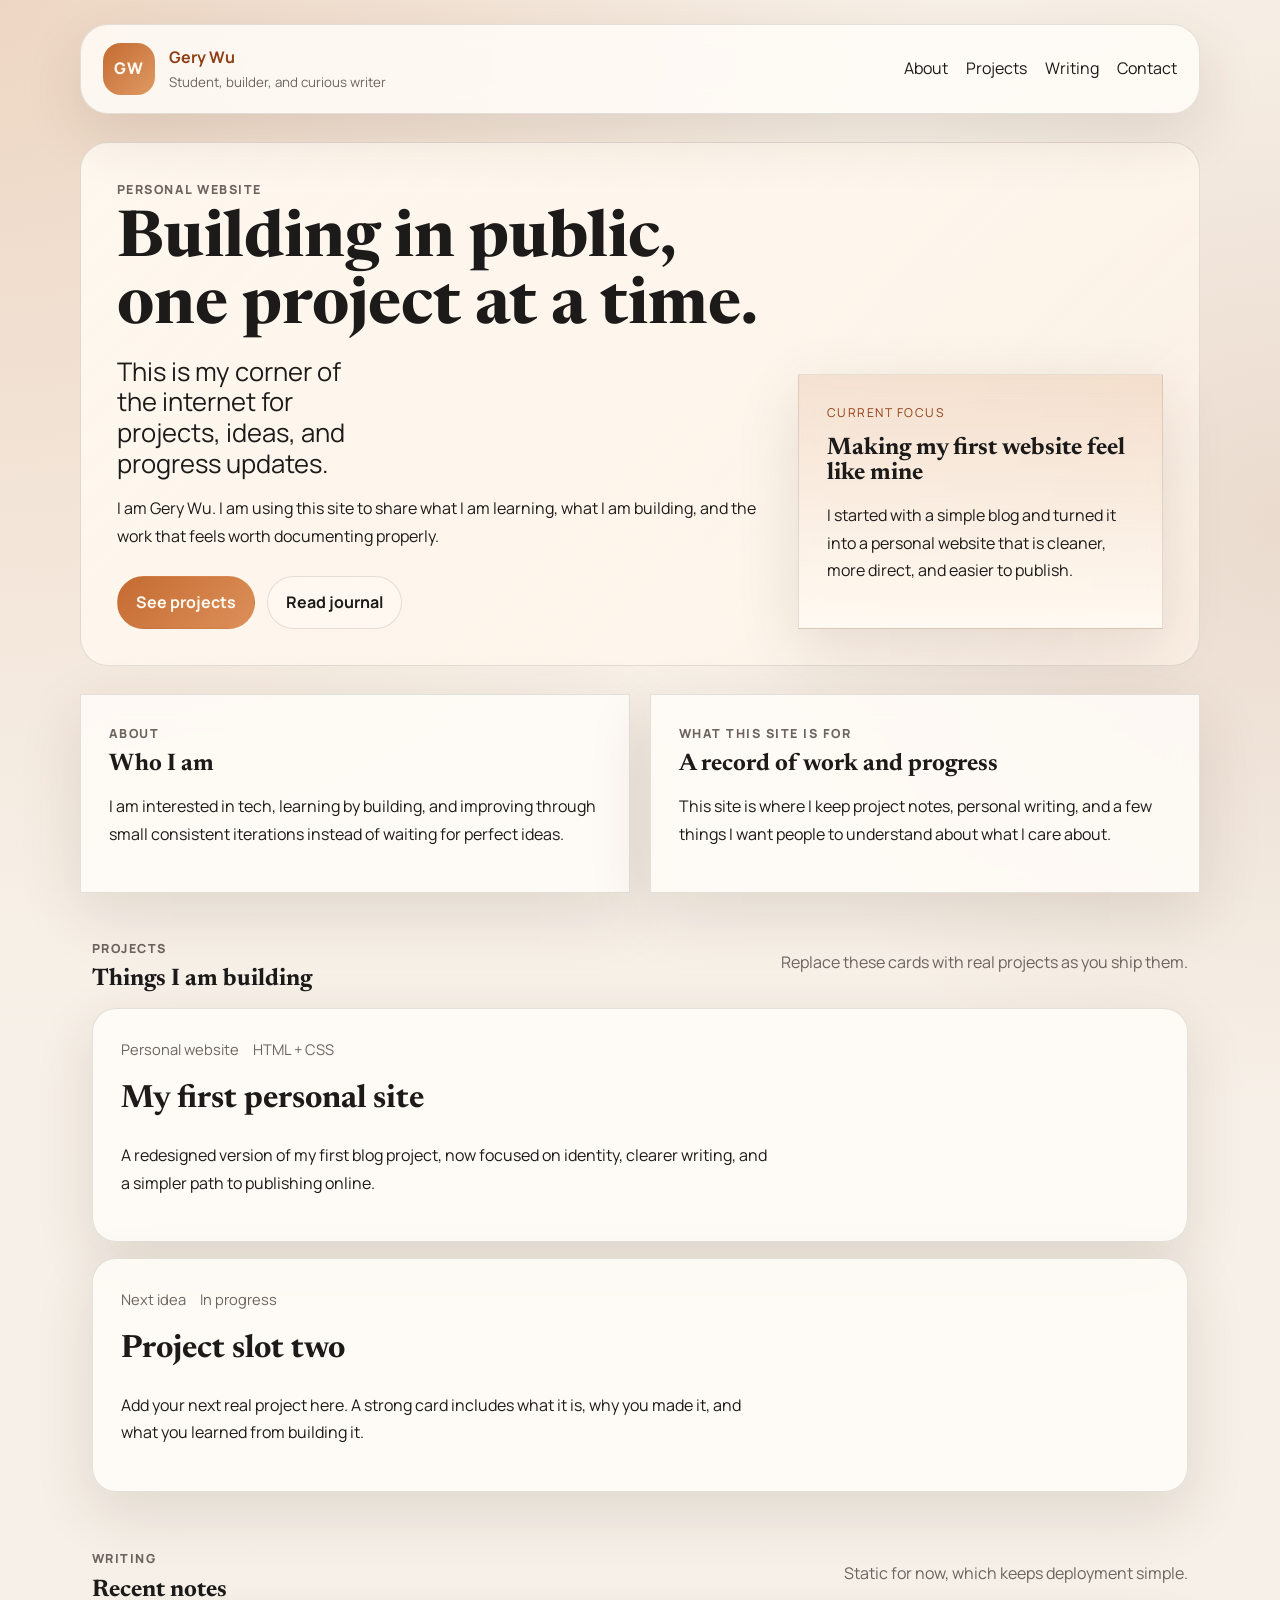
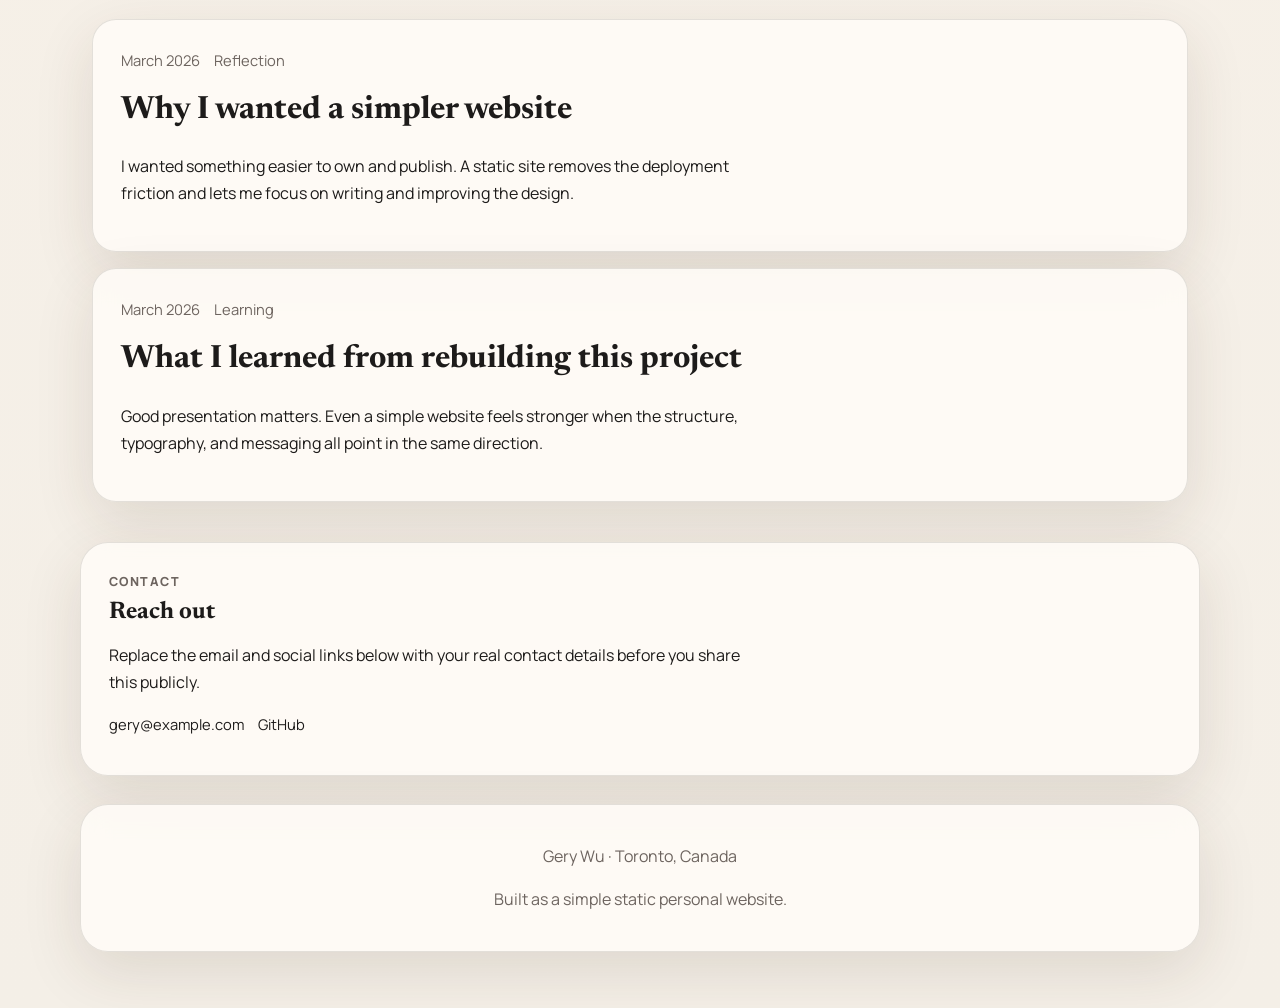
==== index.html @ 60ccc8dd "Convert repo to static personal website" ====
<!DOCTYPE html>
<html lang="en">
<head>
    <meta charset="utf-8">
    <meta name="viewport" content="width=device-width, initial-scale=1">
    <title>Gery Wu | Personal Website</title>
    <meta name="description" content="Gery Wu's personal website with writing, projects, and contact information.">
    <link rel="preconnect" href="https://fonts.googleapis.com">
    <link rel="preconnect" href="https://fonts.gstatic.com" crossorigin>
    <link href="https://fonts.googleapis.com/css2?family=Manrope:wght@400;500;700;800&family=Newsreader:opsz,wght@6..72,400;6..72,600;6..72,700&display=swap" rel="stylesheet">
    <link rel="stylesheet" href="styles.css">
</head>
<body>
    <div class="page-shell">
        <header class="site-header">
            <a class="site-brand" href="#top">
                <span class="site-brand-mark">GW</span>
                <span>
                    <strong>Gery Wu</strong>
                    <small>Student, builder, and curious writer</small>
                </span>
            </a>
            <nav class="site-nav" aria-label="Primary">
                <a href="#about">About</a>
                <a href="#projects">Projects</a>
                <a href="#writing">Writing</a>
                <a href="#contact">Contact</a>
            </nav>
        </header>

        <main class="page-content" id="top">
            <section class="hero">
                <div class="hero-copy">
                    <p class="eyebrow">Personal website</p>
                    <h1>Building in public, one project at a time.</h1>
                    <p class="hero-tagline">This is my corner of the internet for projects, ideas, and progress updates.</p>
                    <p class="hero-intro">
                        I am Gery Wu. I am using this site to share what I am learning, what I am building,
                        and the work that feels worth documenting properly.
                    </p>
                    <div class="hero-actions">
                        <a class="button button-primary" href="#projects">See projects</a>
                        <a class="button" href="#writing">Read journal</a>
                    </div>
                </div>
                <aside class="hero-card">
                    <p class="hero-card-label">Current focus</p>
                    <h2>Making my first website feel like mine</h2>
                    <p>
                        I started with a simple blog and turned it into a personal website that is cleaner,
                        more direct, and easier to publish.
                    </p>
                </aside>
            </section>

            <section class="info-grid" id="about">
                <article class="info-card">
                    <p class="eyebrow">About</p>
                    <h2>Who I am</h2>
                    <p>
                        I am interested in tech, learning by building, and improving through small consistent
                        iterations instead of waiting for perfect ideas.
                    </p>
                </article>
                <article class="info-card">
                    <p class="eyebrow">What this site is for</p>
                    <h2>A record of work and progress</h2>
                    <p>
                        This site is where I keep project notes, personal writing, and a few things I want
                        people to understand about what I care about.
                    </p>
                </article>
            </section>

            <section class="posts-section" id="projects">
                <div class="section-heading">
                    <div>
                        <p class="eyebrow">Projects</p>
                        <h2>Things I am building</h2>
                    </div>
                    <p class="section-copy">Replace these cards with real projects as you ship them.</p>
                </div>

                <article class="post-card">
                    <div class="post-meta">
                        <span>Personal website</span>
                        <span>HTML + CSS</span>
                    </div>
                    <h3>My first personal site</h3>
                    <p>
                        A redesigned version of my first blog project, now focused on identity, clearer writing,
                        and a simpler path to publishing online.
                    </p>
                </article>

                <article class="post-card">
                    <div class="post-meta">
                        <span>Next idea</span>
                        <span>In progress</span>
                    </div>
                    <h3>Project slot two</h3>
                    <p>
                        Add your next real project here. A strong card includes what it is, why you made it,
                        and what you learned from building it.
                    </p>
                </article>
            </section>

            <section class="posts-section" id="writing">
                <div class="section-heading">
                    <div>
                        <p class="eyebrow">Writing</p>
                        <h2>Recent notes</h2>
                    </div>
                    <p class="section-copy">Static for now, which keeps deployment simple.</p>
                </div>

                <article class="post-card">
                    <div class="post-meta">
                        <span>March 2026</span>
                        <span>Reflection</span>
                    </div>
                    <h3>Why I wanted a simpler website</h3>
                    <p>
                        I wanted something easier to own and publish. A static site removes the deployment
                        friction and lets me focus on writing and improving the design.
                    </p>
                </article>

                <article class="post-card">
                    <div class="post-meta">
                        <span>March 2026</span>
                        <span>Learning</span>
                    </div>
                    <h3>What I learned from rebuilding this project</h3>
                    <p>
                        Good presentation matters. Even a simple website feels stronger when the structure,
                        typography, and messaging all point in the same direction.
                    </p>
                </article>
            </section>

            <section class="contact-card" id="contact">
                <p class="eyebrow">Contact</p>
                <h2>Reach out</h2>
                <p>
                    Replace the email and social links below with your real contact details before you share
                    this publicly.
                </p>
                <div class="contact-links">
                    <a class="text-link" href="mailto:gery@example.com">gery@example.com</a>
                    <a class="text-link" href="https://github.com/Gerywu">GitHub</a>
                </div>
            </section>
        </main>

        <footer class="site-footer">
            <p>Gery Wu · Toronto, Canada</p>
            <p>Built as a simple static personal website.</p>
        </footer>
    </div>
</body>
</html>
---- styles.css ----
:root {
    --surface: rgba(255, 252, 247, 0.86);
    --surface-strong: #fffaf2;
    --text: #1d1b1a;
    --muted: #6d645f;
    --line: rgba(37, 27, 17, 0.12);
    --accent: #c46b31;
    --accent-deep: #8f3f15;
    --shadow: 0 20px 60px rgba(62, 39, 21, 0.12);
}

* {
    box-sizing: border-box;
}

html {
    scroll-behavior: smooth;
}

body {
    margin: 0;
    color: var(--text);
    background:
        radial-gradient(circle at top left, rgba(196, 107, 49, 0.2), transparent 32%),
        radial-gradient(circle at right 20%, rgba(143, 63, 21, 0.12), transparent 24%),
        linear-gradient(180deg, #f8f1e8 0%, #f4efe7 100%);
    font-family: "Manrope", sans-serif;
    line-height: 1.7;
}

a {
    color: inherit;
}

.page-shell {
    width: min(1120px, calc(100% - 32px));
    margin: 0 auto;
    padding: 24px 0 56px;
}

.site-header,
.site-footer,
.hero-card,
.info-card,
.post-card,
.contact-card {
    backdrop-filter: blur(14px);
    background: var(--surface);
    border: 1px solid var(--line);
    box-shadow: var(--shadow);
}

.site-header,
.site-footer,
.hero,
.info-grid,
.posts-section,
.contact-card {
    border-radius: 28px;
}

.site-header {
    display: flex;
    align-items: center;
    justify-content: space-between;
    gap: 24px;
    padding: 18px 22px;
    margin-bottom: 28px;
}

.site-brand {
    display: flex;
    align-items: center;
    gap: 14px;
    text-decoration: none;
}

.site-brand strong,
.site-nav a:hover,
.post-card h3:hover,
.text-link:hover {
    color: var(--accent-deep);
}

.site-brand small,
.site-footer,
.eyebrow,
.post-meta,
.section-copy {
    color: var(--muted);
}

.site-brand span {
    display: flex;
    flex-direction: column;
}

.site-brand-mark {
    display: inline-flex;
    align-items: center;
    justify-content: center;
    width: 52px;
    height: 52px;
    border-radius: 18px;
    background: linear-gradient(135deg, var(--accent) 0%, #df9a64 100%);
    color: #fffaf2;
    font-weight: 800;
    letter-spacing: 0.08em;
}

.site-nav {
    display: flex;
    align-items: center;
    gap: 18px;
    flex-wrap: wrap;
}

.site-nav a,
.text-link {
    text-decoration: none;
}

.page-content {
    display: grid;
    gap: 28px;
}

.hero {
    display: grid;
    grid-template-columns: minmax(0, 1.8fr) minmax(280px, 1fr);
    gap: 24px;
    padding: 36px;
    background: linear-gradient(135deg, rgba(255, 250, 242, 0.9), rgba(255, 244, 233, 0.76));
    border: 1px solid var(--line);
}

.hero h1,
.section-heading h2,
.contact-card h2,
.hero-card h2,
.info-card h2 {
    margin: 0;
    font-family: "Newsreader", serif;
    line-height: 1.05;
}

.hero h1 {
    font-size: clamp(3rem, 5vw, 5.2rem);
}

.hero-tagline {
    max-width: 16ch;
    margin: 14px 0;
    font-size: clamp(1.45rem, 2vw, 2rem);
    line-height: 1.2;
}

.hero-intro,
.info-card p,
.post-card p,
.contact-card p {
    max-width: 65ch;
}

.hero-actions {
    display: flex;
    flex-wrap: wrap;
    gap: 12px;
    margin-top: 26px;
}

.hero-card,
.info-card,
.post-card,
.contact-card {
    padding: 28px;
}

.hero-card {
    align-self: end;
    background: linear-gradient(180deg, rgba(196, 107, 49, 0.14), rgba(255, 250, 242, 0.92));
}

.hero-card-label {
    margin-top: 0;
    text-transform: uppercase;
    letter-spacing: 0.12em;
    font-size: 0.76rem;
    color: var(--accent-deep);
}

.info-grid {
    display: grid;
    grid-template-columns: repeat(2, minmax(0, 1fr));
    gap: 20px;
}

.section-heading {
    display: flex;
    align-items: end;
    justify-content: space-between;
    gap: 18px;
    margin-bottom: 16px;
}

.posts-section {
    padding: 12px;
    border-radius: 28px;
}

.post-card {
    border-radius: 24px;
    margin-bottom: 16px;
}

.post-card:last-child {
    margin-bottom: 0;
}

.post-meta,
.contact-links {
    display: flex;
    flex-wrap: wrap;
    gap: 14px;
    margin-bottom: 10px;
    font-size: 0.92rem;
}

.post-card h3 {
    margin: 0 0 12px;
    font-family: "Newsreader", serif;
    font-size: 2rem;
}

.button {
    display: inline-flex;
    align-items: center;
    justify-content: center;
    padding: 12px 18px;
    border-radius: 999px;
    border: 1px solid var(--line);
    background: rgba(255, 250, 242, 0.7);
    text-decoration: none;
    color: var(--text);
    font-weight: 700;
    transition: transform 160ms ease, background-color 160ms ease, color 160ms ease;
}

.button:hover {
    transform: translateY(-1px);
}

.button-primary {
    background: linear-gradient(135deg, var(--accent) 0%, #dd905a 100%);
    border-color: transparent;
    color: #fffaf2;
}

.eyebrow {
    margin: 0 0 8px;
    text-transform: uppercase;
    letter-spacing: 0.12em;
    font-size: 0.78rem;
    font-weight: 800;
}

.site-footer {
    margin-top: 28px;
    padding: 22px 24px;
    text-align: center;
}

@media (max-width: 900px) {
    .hero,
    .info-grid {
        grid-template-columns: 1fr;
    }

    .section-heading,
    .site-header {
        align-items: start;
        flex-direction: column;
    }
}

@media (max-width: 640px) {
    .page-shell {
        width: min(100% - 20px, 1120px);
        padding-top: 10px;
    }

    .hero,
    .contact-card {
        padding: 22px;
    }

    .hero h1 {
        font-size: 2.6rem;
    }

    .post-card h3 {
        font-size: 1.6rem;
    }
}
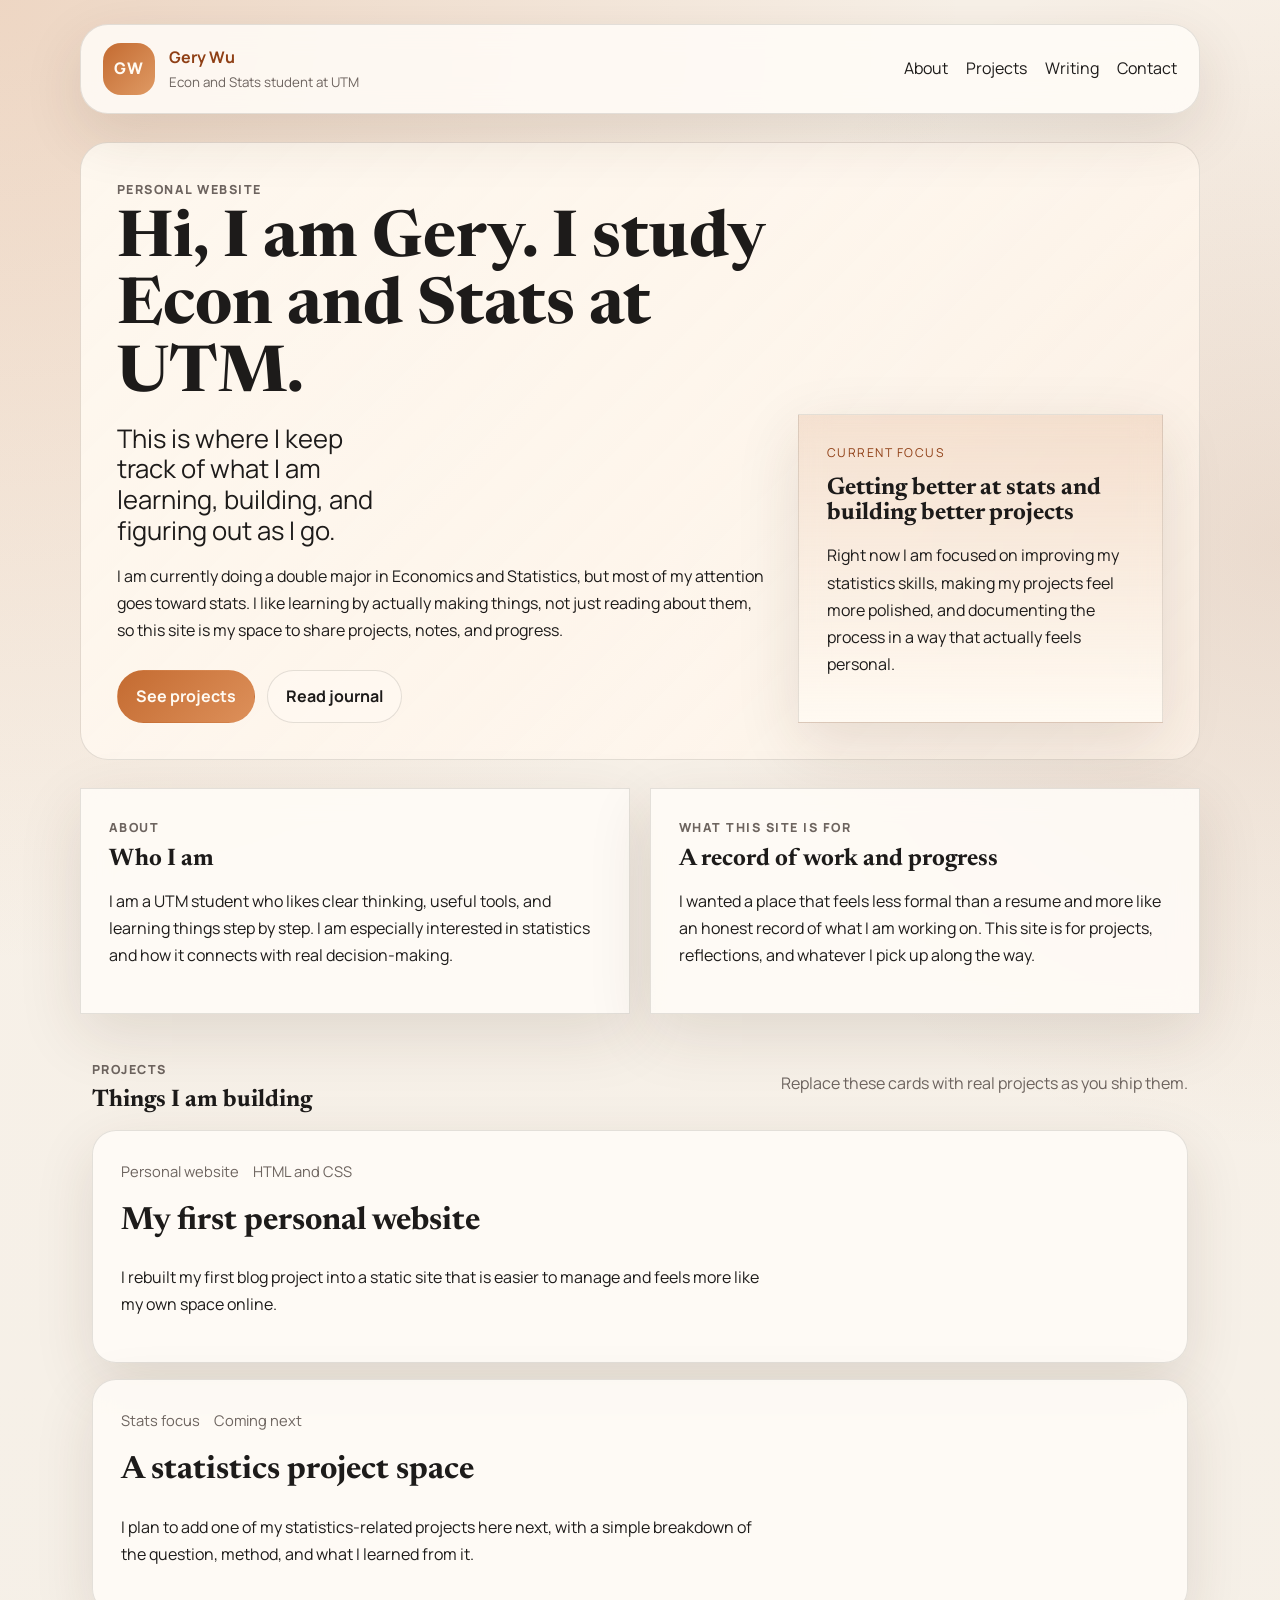
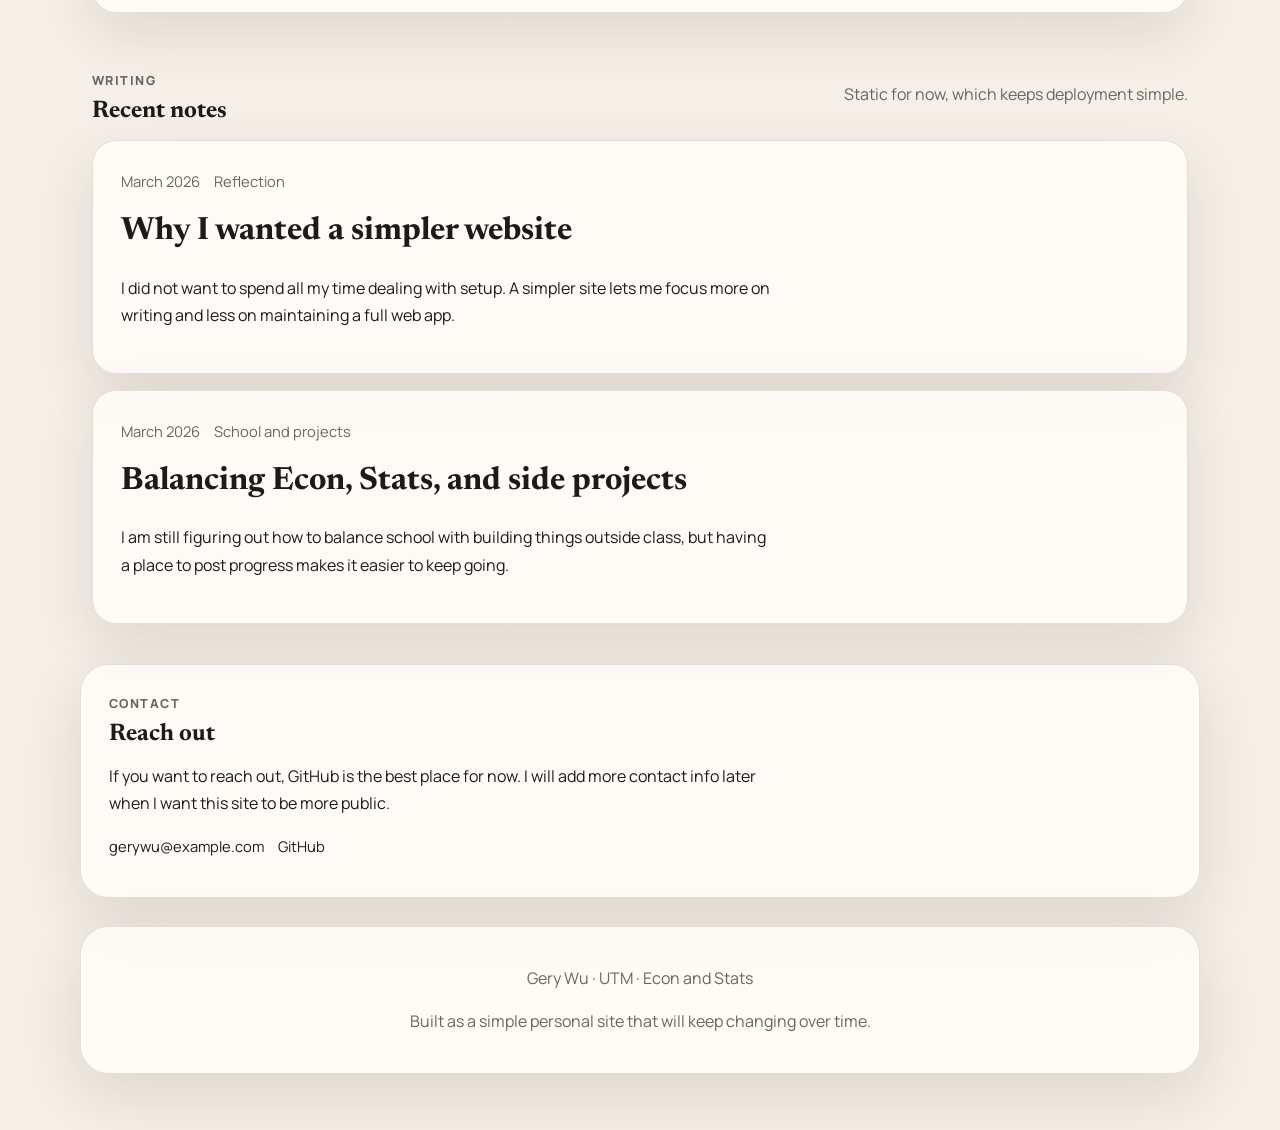
==== commit 5cea30b4: "Personalize homepage copy" ====
--- a/index.html
+++ b/index.html
@@ -17,7 +17,7 @@
                 <span class="site-brand-mark">GW</span>
                 <span>
                     <strong>Gery Wu</strong>
-                    <small>Student, builder, and curious writer</small>
+                    <small>Econ and Stats student at UTM</small>
                 </span>
             </a>
             <nav class="site-nav" aria-label="Primary">
@@ -32,11 +32,12 @@
             <section class="hero">
                 <div class="hero-copy">
                     <p class="eyebrow">Personal website</p>
-                    <h1>Building in public, one project at a time.</h1>
-                    <p class="hero-tagline">This is my corner of the internet for projects, ideas, and progress updates.</p>
+                    <h1>Hi, I am Gery. I study Econ and Stats at UTM.</h1>
+                    <p class="hero-tagline">This is where I keep track of what I am learning, building, and figuring out as I go.</p>
                     <p class="hero-intro">
-                        I am Gery Wu. I am using this site to share what I am learning, what I am building,
-                        and the work that feels worth documenting properly.
+                        I am currently doing a double major in Economics and Statistics, but most of my
+                        attention goes toward stats. I like learning by actually making things, not just
+                        reading about them, so this site is my space to share projects, notes, and progress.
                     </p>
                     <div class="hero-actions">
                         <a class="button button-primary" href="#projects">See projects</a>
@@ -45,10 +46,10 @@
                 </div>
                 <aside class="hero-card">
                     <p class="hero-card-label">Current focus</p>
-                    <h2>Making my first website feel like mine</h2>
+                    <h2>Getting better at stats and building better projects</h2>
                     <p>
-                        I started with a simple blog and turned it into a personal website that is cleaner,
-                        more direct, and easier to publish.
+                        Right now I am focused on improving my statistics skills, making my projects feel
+                        more polished, and documenting the process in a way that actually feels personal.
                     </p>
                 </aside>
             </section>
@@ -58,16 +59,18 @@
                     <p class="eyebrow">About</p>
                     <h2>Who I am</h2>
                     <p>
-                        I am interested in tech, learning by building, and improving through small consistent
-                        iterations instead of waiting for perfect ideas.
+                        I am a UTM student who likes clear thinking, useful tools, and learning things step
+                        by step. I am especially interested in statistics and how it connects with real
+                        decision-making.
                     </p>
                 </article>
                 <article class="info-card">
                     <p class="eyebrow">What this site is for</p>
                     <h2>A record of work and progress</h2>
                     <p>
-                        This site is where I keep project notes, personal writing, and a few things I want
-                        people to understand about what I care about.
+                        I wanted a place that feels less formal than a resume and more like an honest record
+                        of what I am working on. This site is for projects, reflections, and whatever I pick
+                        up along the way.
                     </p>
                 </article>
             </section>
@@ -84,24 +87,24 @@
                 <article class="post-card">
                     <div class="post-meta">
                         <span>Personal website</span>
-                        <span>HTML + CSS</span>
+                        <span>HTML and CSS</span>
                     </div>
-                    <h3>My first personal site</h3>
+                    <h3>My first personal website</h3>
                     <p>
-                        A redesigned version of my first blog project, now focused on identity, clearer writing,
-                        and a simpler path to publishing online.
+                        I rebuilt my first blog project into a static site that is easier to manage and feels
+                        more like my own space online.
                     </p>
                 </article>
 
                 <article class="post-card">
                     <div class="post-meta">
-                        <span>Next idea</span>
-                        <span>In progress</span>
+                        <span>Stats focus</span>
+                        <span>Coming next</span>
                     </div>
-                    <h3>Project slot two</h3>
+                    <h3>A statistics project space</h3>
                     <p>
-                        Add your next real project here. A strong card includes what it is, why you made it,
-                        and what you learned from building it.
+                        I plan to add one of my statistics-related projects here next, with a simple breakdown
+                        of the question, method, and what I learned from it.
                     </p>
                 </article>
             </section>
@@ -122,20 +125,20 @@
                     </div>
                     <h3>Why I wanted a simpler website</h3>
                     <p>
-                        I wanted something easier to own and publish. A static site removes the deployment
-                        friction and lets me focus on writing and improving the design.
+                        I did not want to spend all my time dealing with setup. A simpler site lets me focus
+                        more on writing and less on maintaining a full web app.
                     </p>
                 </article>
 
                 <article class="post-card">
                     <div class="post-meta">
                         <span>March 2026</span>
-                        <span>Learning</span>
+                        <span>School and projects</span>
                     </div>
-                    <h3>What I learned from rebuilding this project</h3>
+                    <h3>Balancing Econ, Stats, and side projects</h3>
                     <p>
-                        Good presentation matters. Even a simple website feels stronger when the structure,
-                        typography, and messaging all point in the same direction.
+                        I am still figuring out how to balance school with building things outside class, but
+                        having a place to post progress makes it easier to keep going.
                     </p>
                 </article>
             </section>
@@ -144,19 +147,19 @@
                 <p class="eyebrow">Contact</p>
                 <h2>Reach out</h2>
                 <p>
-                    Replace the email and social links below with your real contact details before you share
-                    this publicly.
+                    If you want to reach out, GitHub is the best place for now. I will add more contact info
+                    later when I want this site to be more public.
                 </p>
                 <div class="contact-links">
-                    <a class="text-link" href="mailto:gery@example.com">gery@example.com</a>
+                    <a class="text-link" href="mailto:gerywu@example.com">gerywu@example.com</a>
                     <a class="text-link" href="https://github.com/Gerywu">GitHub</a>
                 </div>
             </section>
         </main>
 
         <footer class="site-footer">
-            <p>Gery Wu · Toronto, Canada</p>
-            <p>Built as a simple static personal website.</p>
+            <p>Gery Wu · UTM · Econ and Stats</p>
+            <p>Built as a simple personal site that will keep changing over time.</p>
         </footer>
     </div>
 </body>
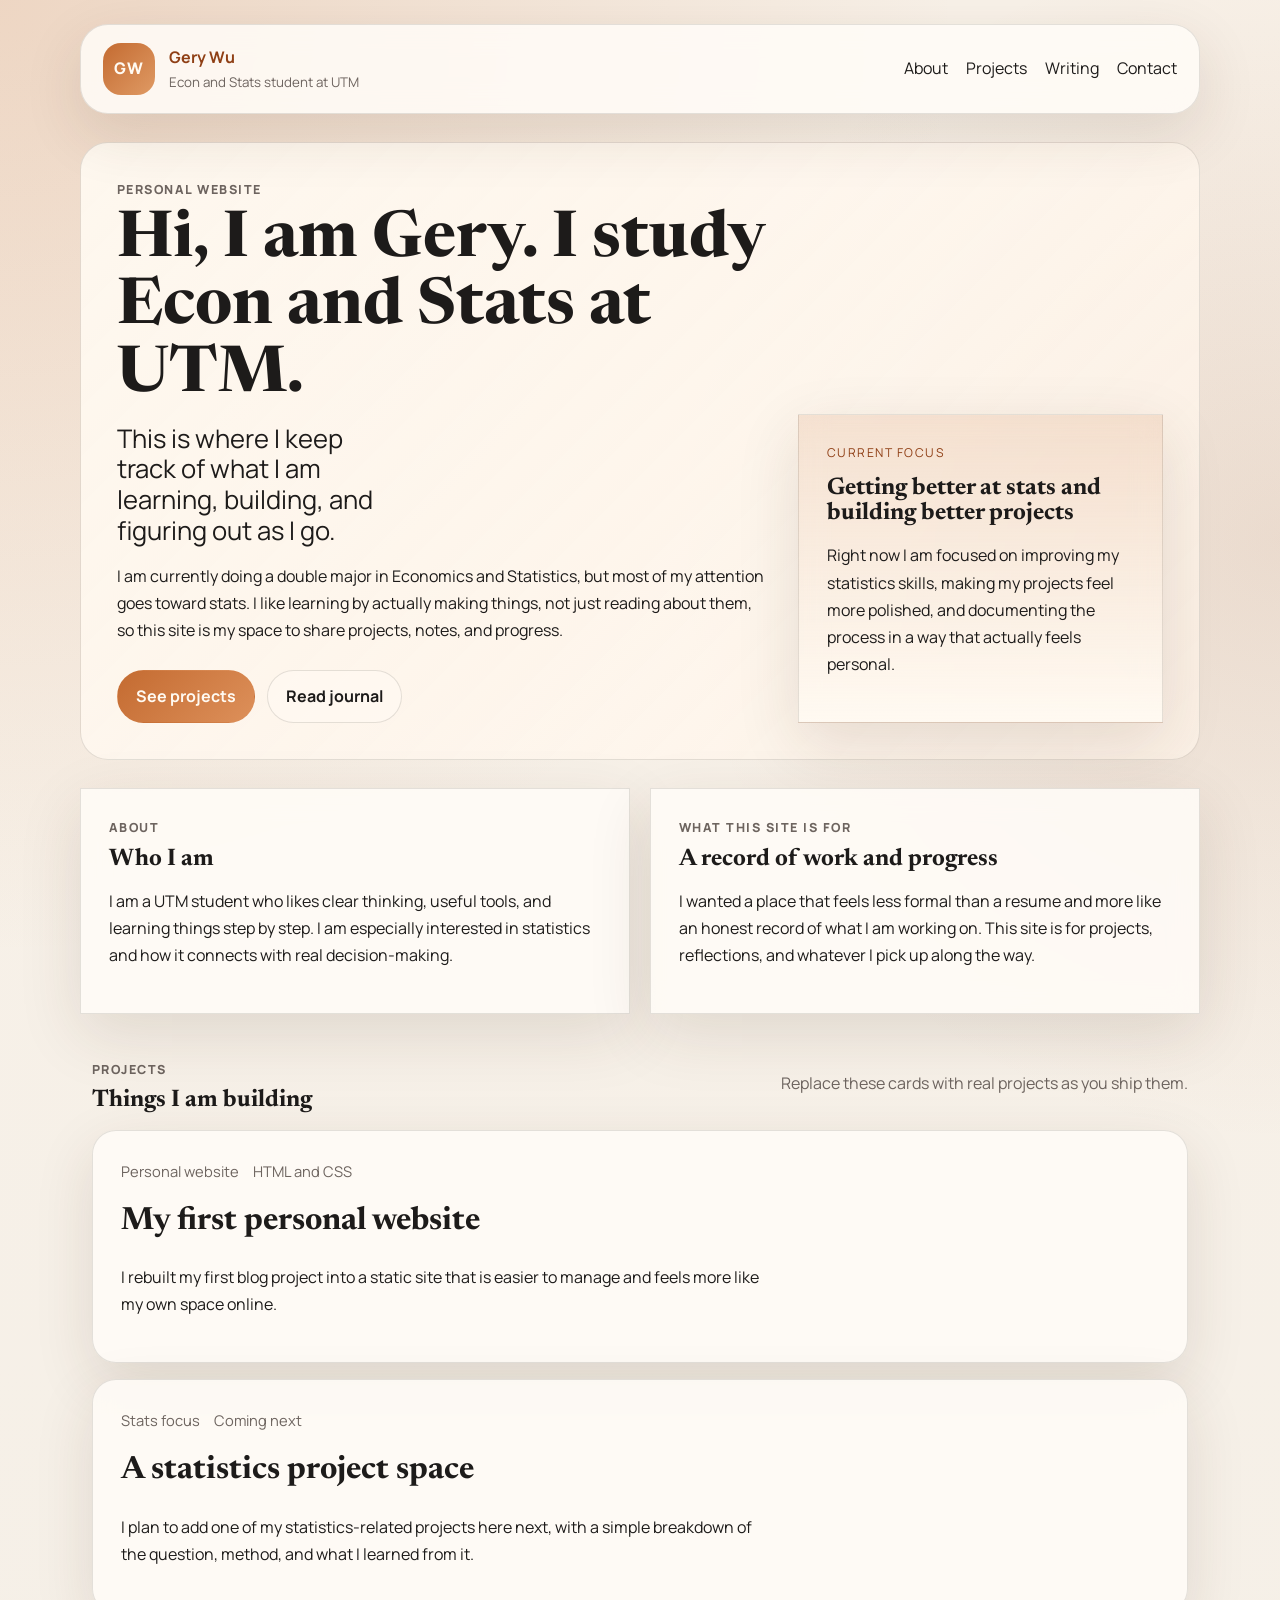
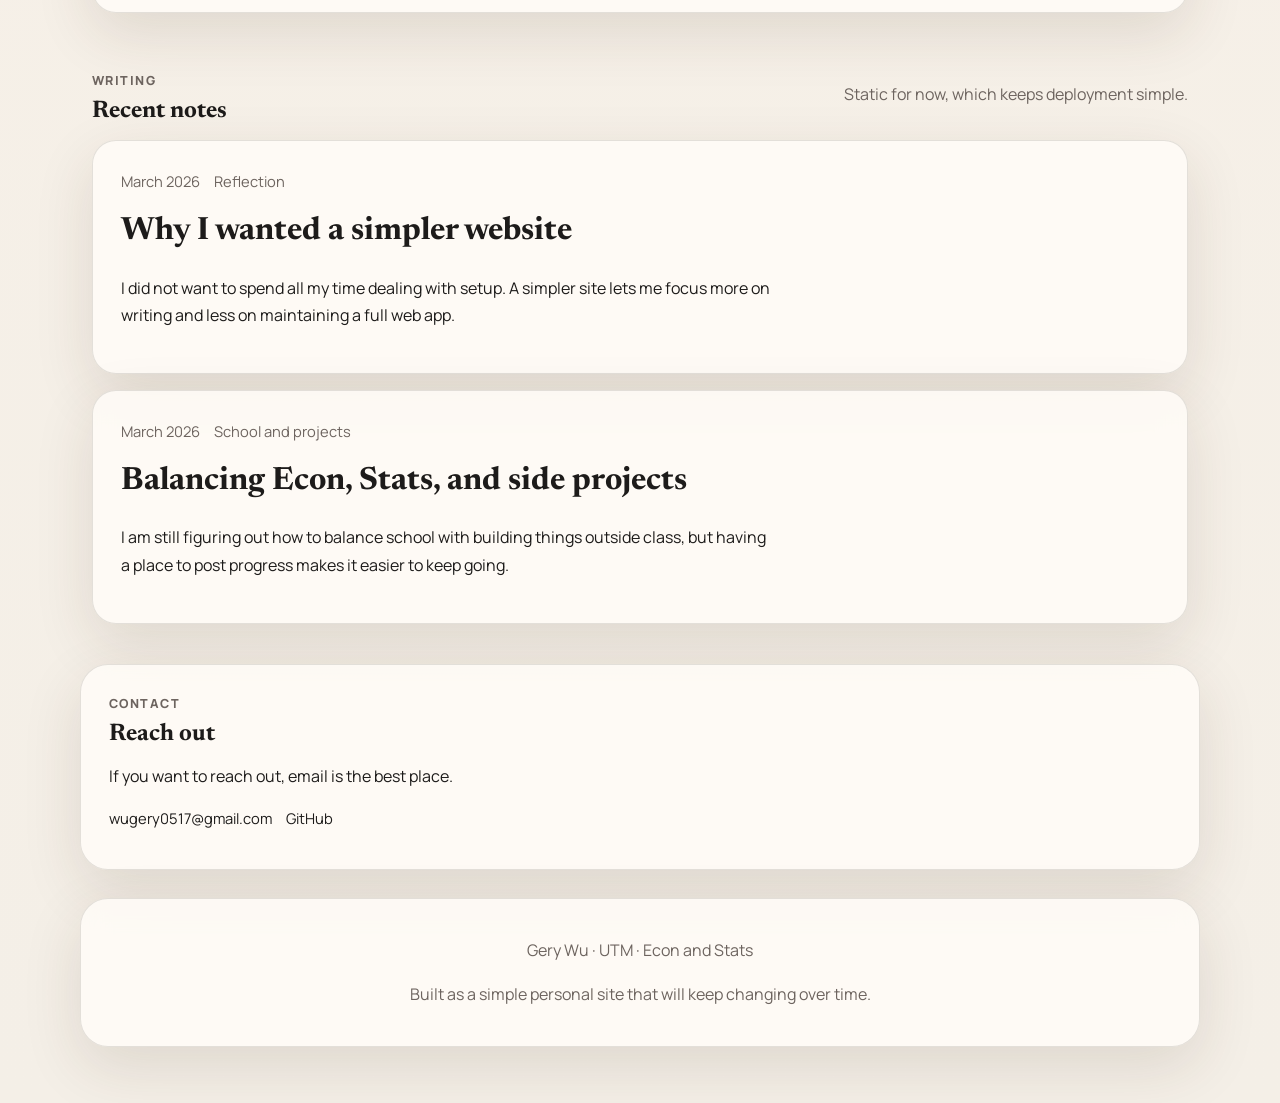
==== commit 55f6ab74: "update contact info in homepage" ====
--- a/index.html
+++ b/index.html
@@ -147,11 +147,10 @@
                 <p class="eyebrow">Contact</p>
                 <h2>Reach out</h2>
                 <p>
-                    If you want to reach out, GitHub is the best place for now. I will add more contact info
-                    later when I want this site to be more public.
+                    If you want to reach out, email is the best place.
                 </p>
                 <div class="contact-links">
-                    <a class="text-link" href="mailto:gerywu@example.com">gerywu@example.com</a>
+                    <a class="text-link" href="mailto:gerywu@example.com">wugery0517@gmail.com</a>
                     <a class="text-link" href="https://github.com/Gerywu">GitHub</a>
                 </div>
             </section>
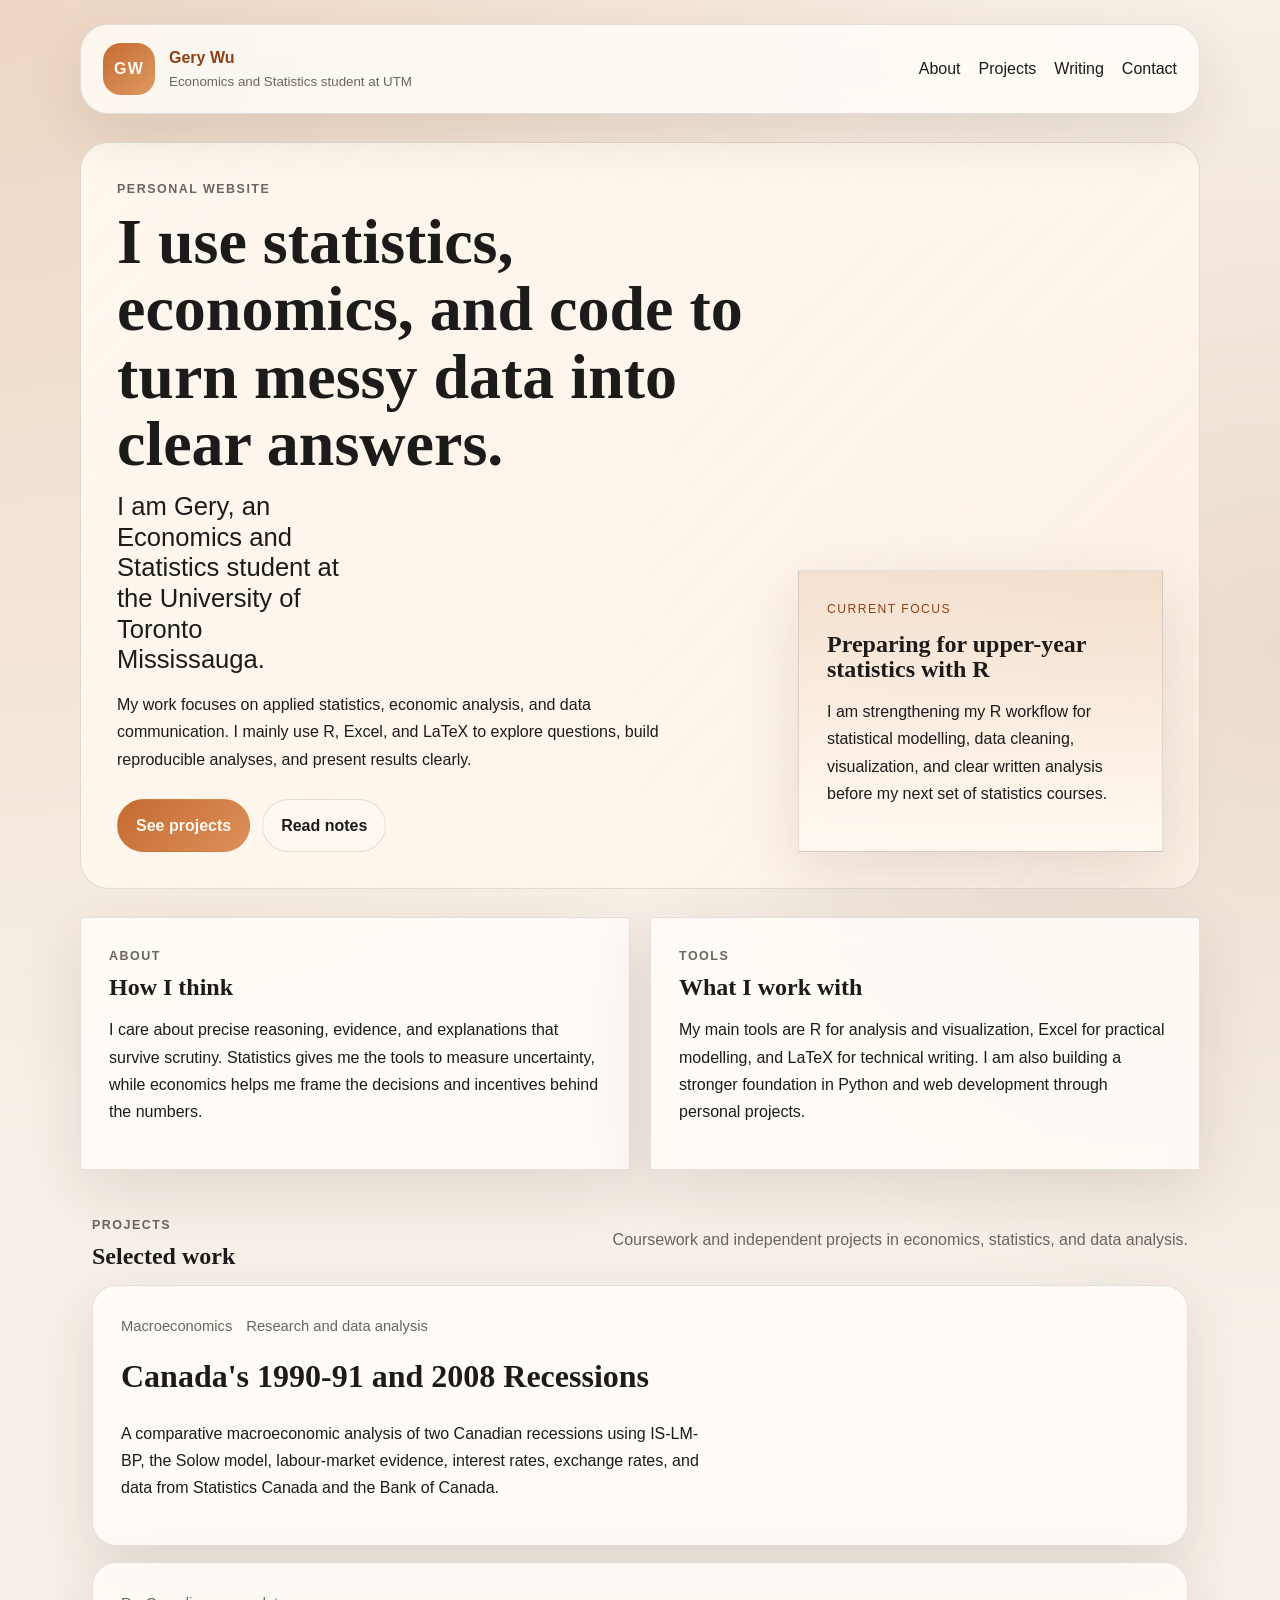
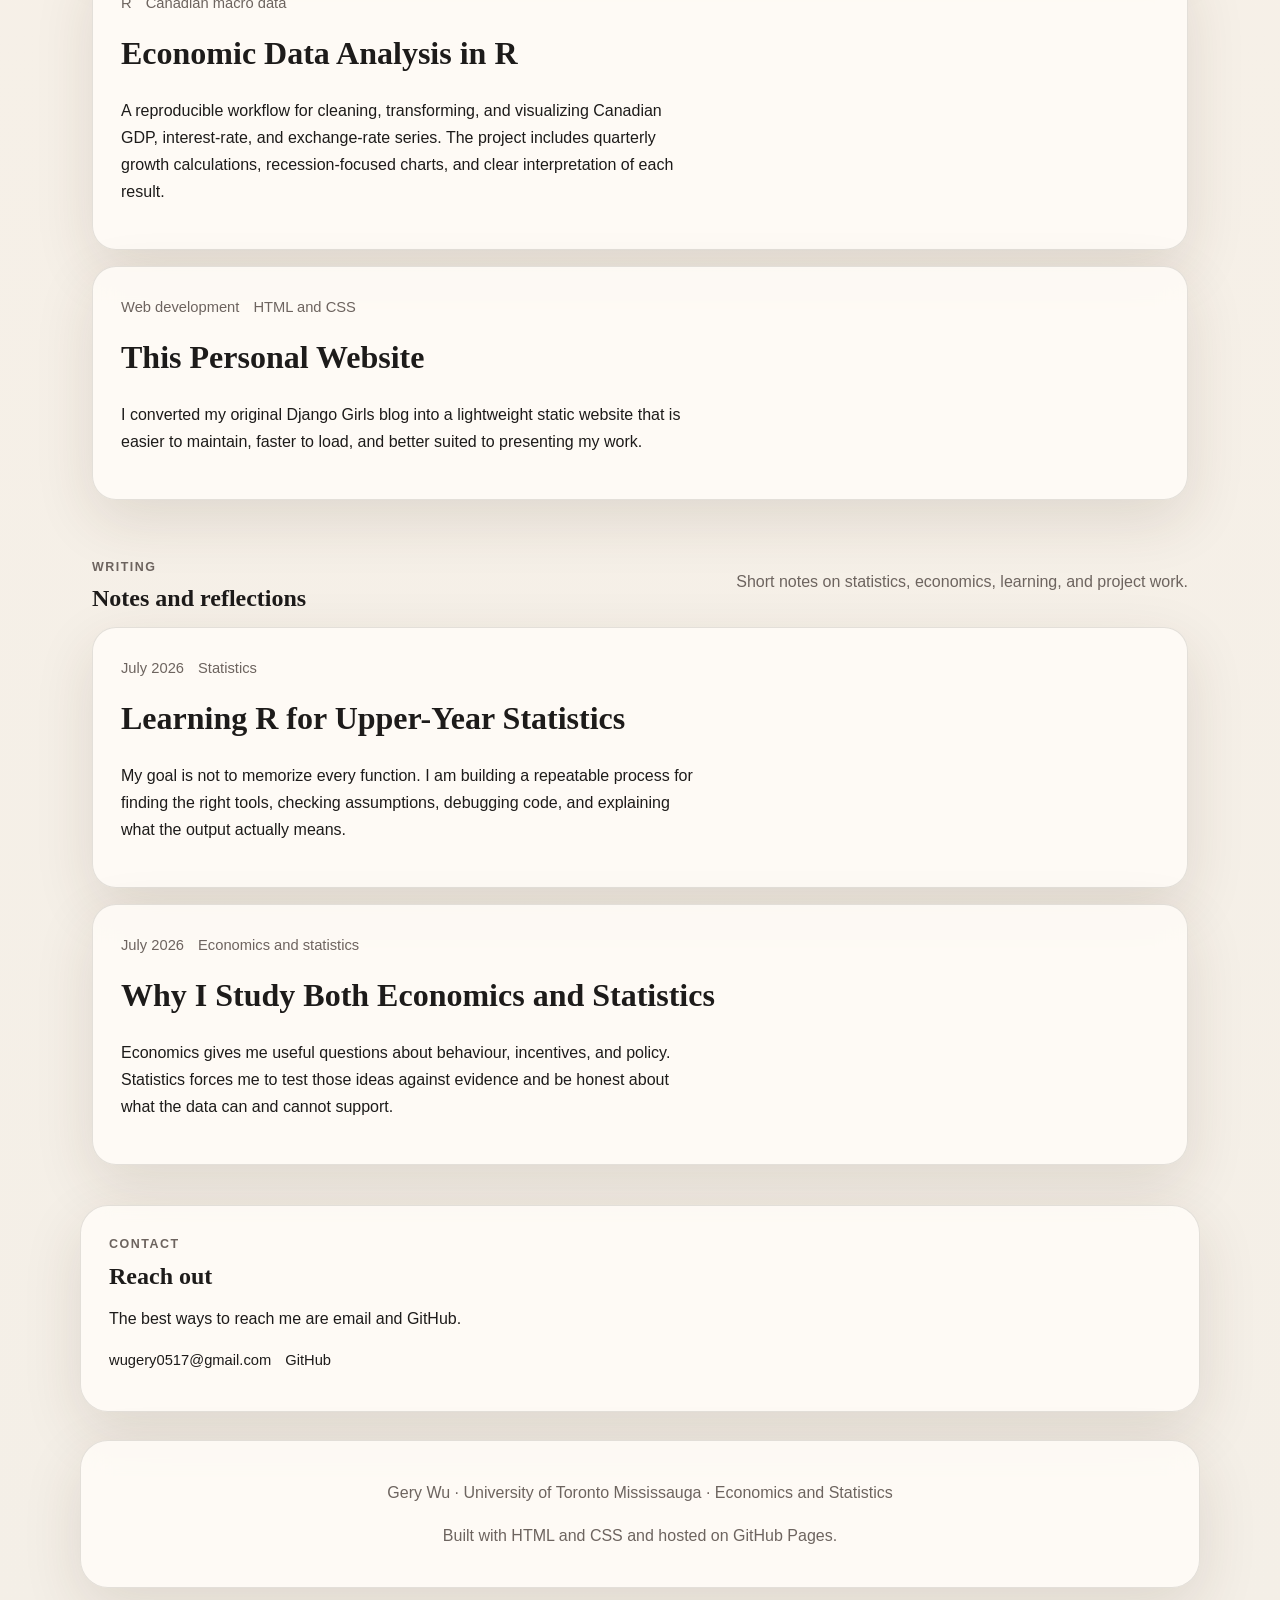
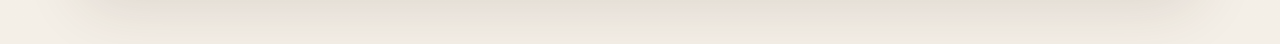
==== commit 2365e003: "Replace homepage placeholders with Gery's information" ====
--- a/index.html
+++ b/index.html
@@ -3,11 +3,8 @@
 <head>
     <meta charset="utf-8">
     <meta name="viewport" content="width=device-width, initial-scale=1">
-    <title>Gery Wu | Personal Website</title>
-    <meta name="description" content="Gery Wu's personal website with writing, projects, and contact information.">
-    <link rel="preconnect" href="https://fonts.googleapis.com">
-    <link rel="preconnect" href="https://fonts.gstatic.com" crossorigin>
-    <link href="https://fonts.googleapis.com/css2?family=Manrope:wght@400;500;700;800&family=Newsreader:opsz,wght@6..72,400;6..72,600;6..72,700&display=swap" rel="stylesheet">
+    <title>Gery Wu | Economics and Statistics</title>
+    <meta name="description" content="Gery Wu is an Economics and Statistics student at the University of Toronto Mississauga, working with data, R, and economic analysis.">
     <link rel="stylesheet" href="styles.css">
 </head>
 <body>
@@ -17,7 +14,7 @@
                 <span class="site-brand-mark">GW</span>
                 <span>
                     <strong>Gery Wu</strong>
-                    <small>Econ and Stats student at UTM</small>
+                    <small>Economics and Statistics student at UTM</small>
                 </span>
             </a>
             <nav class="site-nav" aria-label="Primary">
@@ -32,24 +29,24 @@
             <section class="hero">
                 <div class="hero-copy">
                     <p class="eyebrow">Personal website</p>
-                    <h1>Hi, I am Gery. I study Econ and Stats at UTM.</h1>
-                    <p class="hero-tagline">This is where I keep track of what I am learning, building, and figuring out as I go.</p>
+                    <h1>I use statistics, economics, and code to turn messy data into clear answers.</h1>
+                    <p class="hero-tagline">I am Gery, an Economics and Statistics student at the University of Toronto Mississauga.</p>
                     <p class="hero-intro">
-                        I am currently doing a double major in Economics and Statistics, but most of my
-                        attention goes toward stats. I like learning by actually making things, not just
-                        reading about them, so this site is my space to share projects, notes, and progress.
+                        My work focuses on applied statistics, economic analysis, and data communication.
+                        I mainly use R, Excel, and LaTeX to explore questions, build reproducible analyses,
+                        and present results clearly.
                     </p>
                     <div class="hero-actions">
                         <a class="button button-primary" href="#projects">See projects</a>
-                        <a class="button" href="#writing">Read journal</a>
+                        <a class="button" href="#writing">Read notes</a>
                     </div>
                 </div>
                 <aside class="hero-card">
                     <p class="hero-card-label">Current focus</p>
-                    <h2>Getting better at stats and building better projects</h2>
+                    <h2>Preparing for upper-year statistics with R</h2>
                     <p>
-                        Right now I am focused on improving my statistics skills, making my projects feel
-                        more polished, and documenting the process in a way that actually feels personal.
+                        I am strengthening my R workflow for statistical modelling, data cleaning,
+                        visualization, and clear written analysis before my next set of statistics courses.
                     </p>
                 </aside>
             </section>
@@ -57,20 +54,20 @@
             <section class="info-grid" id="about">
                 <article class="info-card">
                     <p class="eyebrow">About</p>
-                    <h2>Who I am</h2>
+                    <h2>How I think</h2>
                     <p>
-                        I am a UTM student who likes clear thinking, useful tools, and learning things step
-                        by step. I am especially interested in statistics and how it connects with real
-                        decision-making.
+                        I care about precise reasoning, evidence, and explanations that survive scrutiny.
+                        Statistics gives me the tools to measure uncertainty, while economics helps me frame
+                        the decisions and incentives behind the numbers.
                     </p>
                 </article>
                 <article class="info-card">
-                    <p class="eyebrow">What this site is for</p>
-                    <h2>A record of work and progress</h2>
+                    <p class="eyebrow">Tools</p>
+                    <h2>What I work with</h2>
                     <p>
-                        I wanted a place that feels less formal than a resume and more like an honest record
-                        of what I am working on. This site is for projects, reflections, and whatever I pick
-                        up along the way.
+                        My main tools are R for analysis and visualization, Excel for practical modelling,
+                        and LaTeX for technical writing. I am also building a stronger foundation in Python
+                        and web development through personal projects.
                     </p>
                 </article>
             </section>
@@ -79,32 +76,46 @@
                 <div class="section-heading">
                     <div>
                         <p class="eyebrow">Projects</p>
-                        <h2>Things I am building</h2>
+                        <h2>Selected work</h2>
                     </div>
-                    <p class="section-copy">Replace these cards with real projects as you ship them.</p>
+                    <p class="section-copy">Coursework and independent projects in economics, statistics, and data analysis.</p>
                 </div>
 
                 <article class="post-card">
                     <div class="post-meta">
-                        <span>Personal website</span>
-                        <span>HTML and CSS</span>
+                        <span>Macroeconomics</span>
+                        <span>Research and data analysis</span>
                     </div>
-                    <h3>My first personal website</h3>
+                    <h3>Canada's 1990-91 and 2008 Recessions</h3>
                     <p>
-                        I rebuilt my first blog project into a static site that is easier to manage and feels
-                        more like my own space online.
+                        A comparative macroeconomic analysis of two Canadian recessions using IS-LM-BP,
+                        the Solow model, labour-market evidence, interest rates, exchange rates, and data
+                        from Statistics Canada and the Bank of Canada.
                     </p>
                 </article>
 
                 <article class="post-card">
                     <div class="post-meta">
-                        <span>Stats focus</span>
-                        <span>Coming next</span>
+                        <span>R</span>
+                        <span>Canadian macro data</span>
                     </div>
-                    <h3>A statistics project space</h3>
+                    <h3>Economic Data Analysis in R</h3>
                     <p>
-                        I plan to add one of my statistics-related projects here next, with a simple breakdown
-                        of the question, method, and what I learned from it.
+                        A reproducible workflow for cleaning, transforming, and visualizing Canadian GDP,
+                        interest-rate, and exchange-rate series. The project includes quarterly growth
+                        calculations, recession-focused charts, and clear interpretation of each result.
+                    </p>
+                </article>
+
+                <article class="post-card">
+                    <div class="post-meta">
+                        <span>Web development</span>
+                        <span>HTML and CSS</span>
+                    </div>
+                    <h3>This Personal Website</h3>
+                    <p>
+                        I converted my original Django Girls blog into a lightweight static website that is
+                        easier to maintain, faster to load, and better suited to presenting my work.
                     </p>
                 </article>
             </section>
@@ -113,32 +124,34 @@
                 <div class="section-heading">
                     <div>
                         <p class="eyebrow">Writing</p>
-                        <h2>Recent notes</h2>
+                        <h2>Notes and reflections</h2>
                     </div>
-                    <p class="section-copy">Static for now, which keeps deployment simple.</p>
+                    <p class="section-copy">Short notes on statistics, economics, learning, and project work.</p>
                 </div>
 
                 <article class="post-card">
                     <div class="post-meta">
-                        <span>March 2026</span>
-                        <span>Reflection</span>
+                        <span>July 2026</span>
+                        <span>Statistics</span>
                     </div>
-                    <h3>Why I wanted a simpler website</h3>
+                    <h3>Learning R for Upper-Year Statistics</h3>
                     <p>
-                        I did not want to spend all my time dealing with setup. A simpler site lets me focus
-                        more on writing and less on maintaining a full web app.
+                        My goal is not to memorize every function. I am building a repeatable process for
+                        finding the right tools, checking assumptions, debugging code, and explaining what
+                        the output actually means.
                     </p>
                 </article>
 
                 <article class="post-card">
                     <div class="post-meta">
-                        <span>March 2026</span>
-                        <span>School and projects</span>
+                        <span>July 2026</span>
+                        <span>Economics and statistics</span>
                     </div>
-                    <h3>Balancing Econ, Stats, and side projects</h3>
+                    <h3>Why I Study Both Economics and Statistics</h3>
                     <p>
-                        I am still figuring out how to balance school with building things outside class, but
-                        having a place to post progress makes it easier to keep going.
+                        Economics gives me useful questions about behaviour, incentives, and policy.
+                        Statistics forces me to test those ideas against evidence and be honest about what
+                        the data can and cannot support.
                     </p>
                 </article>
             </section>
@@ -147,18 +160,18 @@
                 <p class="eyebrow">Contact</p>
                 <h2>Reach out</h2>
                 <p>
-                    If you want to reach out, email is the best place.
+                    The best ways to reach me are email and GitHub.
                 </p>
                 <div class="contact-links">
-                    <a class="text-link" href="mailto:gerywu@example.com">wugery0517@gmail.com</a>
+                    <a class="text-link" href="mailto:wugery0517@gmail.com">wugery0517@gmail.com</a>
                     <a class="text-link" href="https://github.com/Gerywu">GitHub</a>
                 </div>
             </section>
         </main>
 
         <footer class="site-footer">
-            <p>Gery Wu · UTM · Econ and Stats</p>
-            <p>Built as a simple personal site that will keep changing over time.</p>
+            <p>Gery Wu · University of Toronto Mississauga · Economics and Statistics</p>
+            <p>Built with HTML and CSS and hosted on GitHub Pages.</p>
         </footer>
     </div>
 </body>
